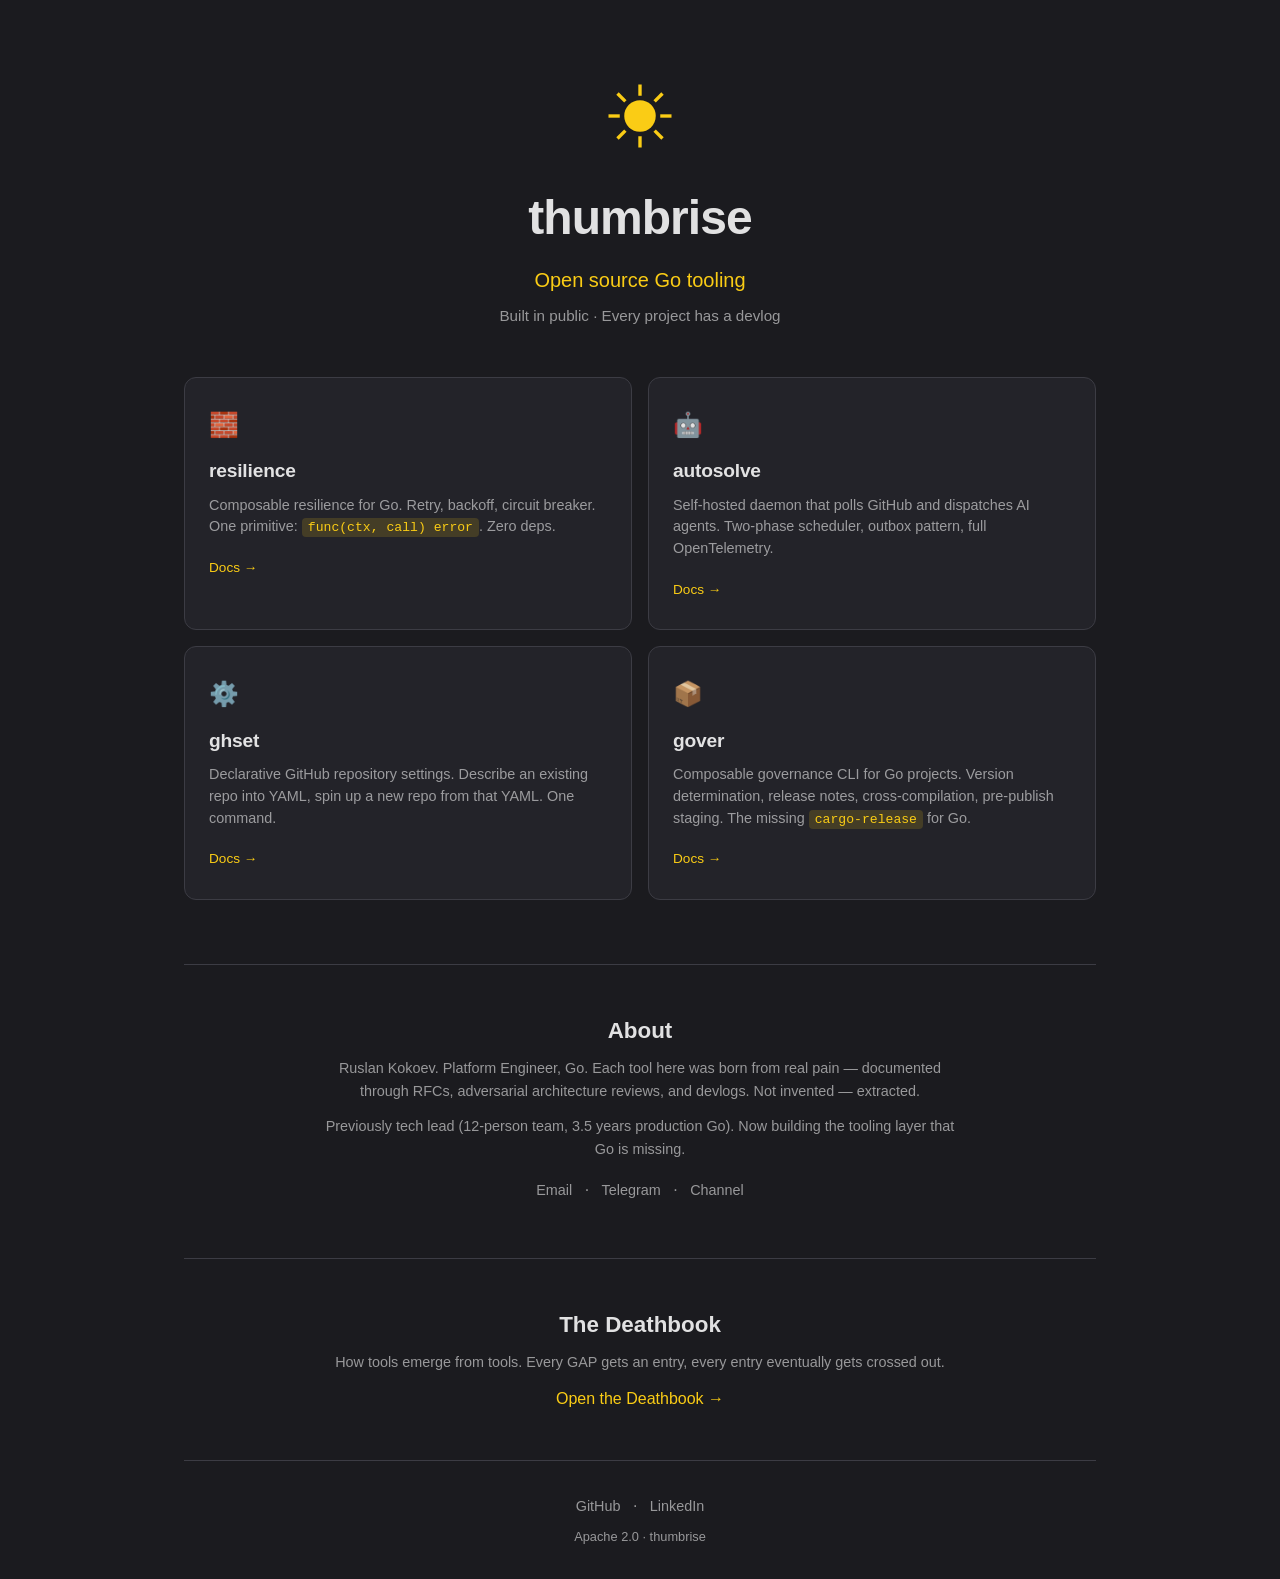
==== index.html @ 37bfdf8c "Refactor sections in index.html for consistency" ====
<!DOCTYPE html>
<html lang="en">
<head>
    <meta charset="UTF-8">
    <meta name="viewport" content="width=device-width, initial-scale=1.0">
    <title>thumbrise — open source Go tooling</title>
    <meta name="description" content="resilience, autosolve, ghset, gover — tools for the Go ecosystem. Built in public.">

    <!-- Favicon -->
    <link rel="icon" type="image/svg+xml" href="/favicon.svg">
    <link rel="icon" type="image/png" sizes="96x96" href="/favicon-96x96.png">
    <link rel="apple-touch-icon" sizes="180x180" href="/apple-touch-icon.png">

    <!-- OG -->
    <meta property="og:type" content="website">
    <meta property="og:title" content="thumbrise — open source Go tooling">
    <meta property="og:description" content="resilience, autosolve, ghset, gover — tools for the Go ecosystem. Built in public.">
    <meta property="og:image" content="https://thumbrise.github.io/og-image.png">
    <meta property="og:url" content="https://thumbrise.github.io/">
    <meta name="twitter:card" content="summary_large_image">
    <meta name="twitter:title" content="thumbrise — open source Go tooling">
    <meta name="twitter:description" content="resilience, autosolve, ghset, gover — tools for the Go ecosystem. Built in public.">

    <link rel="stylesheet" href="/style.css">
</head>
<body>
<main>
    <section class="hero">
        <img src="/favicon.svg" alt="thumbrise" class="logo" width="72" height="72">
        <h1>thumbrise</h1>
        <p class="tagline">Open source Go tooling</p>
        <p class="subtitle">Built in public · Every project has a devlog</p>
    </section>

    <section class="cards">
        <a href="https://thumbrise.github.io/resilience/" class="card">
            <span class="card-icon">🧱</span>
            <h2>resilience</h2>
            <p>Composable resilience for Go. Retry, backoff, circuit breaker. One primitive: <code>func(ctx, call) error</code>. Zero deps.</p>
            <span class="card-link">Docs →</span>
        </a>

        <a href="https://thumbrise.github.io/autosolve/" class="card">
            <span class="card-icon">🤖</span>
            <h2>autosolve</h2>
            <p>Self-hosted daemon that polls GitHub and dispatches AI agents. Two-phase scheduler, outbox pattern, full OpenTelemetry.</p>
            <span class="card-link">Docs →</span>
        </a>

        <a href="https://thumbrise.github.io/ghset/" class="card">
            <span class="card-icon">⚙️</span>
            <h2>ghset</h2>
            <p>Declarative GitHub repository settings. Describe an existing repo into YAML, spin up a new repo from that YAML. One command.</p>
            <span class="card-link">Docs →</span>
        </a>

        <a href="https://thumbrise.github.io/gover/" class="card">
            <span class="card-icon">📦</span>
            <h2>gover</h2>
            <p>Composable governance CLI for Go projects. Version determination, release notes, cross-compilation, pre-publish staging. The missing <code>cargo-release</code> for Go.</p>
            <span class="card-link">Docs →</span>
        </a>
    </section>
    <section class="section">
        <h2>About</h2>
        <p>Ruslan Kokoev. Platform Engineer, Go. Each tool here was born from real pain — documented through RFCs, adversarial architecture reviews, and devlogs. Not invented — extracted.</p>
        <p>Previously tech lead (12-person team, 3.5 years production Go). Now building the tooling layer that Go is missing.</p>
        <div class="footer-links">
            <a href="mailto:ruslan.kokoev.1999@gmail.com">Email</a>
            <span class="sep">·</span>
            <a href="https://t.me/ruslan_kokoev">Telegram</a>
            <span class="sep">·</span>
            <a href="https://t.me/thumbrise">Channel</a>
        </div>
    </section>
    <section class="section">
        <h2>The Deathbook</h2>
        <p>How tools emerge from tools. Every GAP gets an entry, every entry eventually gets crossed out.</p>
        <a href="/deathbook.html" class="section-link">Open the Deathbook →</a>
    </section>
    <footer>
        <div class="footer-links">
            <a href="https://github.com/thumbrise">GitHub</a>
            <span class="sep">·</span>
            <a href="https://www.linkedin.com/in/ruslan-kokoev/">LinkedIn</a>
        </div>
        <p class="copyright">Apache 2.0 · thumbrise</p>
    </footer>
</main>
</body>
</html>
---- style.css ----
*,
*::before,
*::after {
    margin: 0;
    padding: 0;
    box-sizing: border-box;
}

:root {
    --bg: #1b1b1f;
    --surface: #232329;
    --surface-hover: #2c2c34;
    --border: #3c3c44;
    --text: rgba(255, 255, 255, 0.87);
    --text-muted: rgba(255, 255, 255, 0.55);
    --accent: #facc15;
    --accent-dim: rgba(250, 204, 21, 0.15);
    --font: 'Inter', -apple-system, BlinkMacSystemFont, 'Segoe UI', Roboto, Oxygen, Ubuntu, sans-serif;
    --mono: 'JetBrains Mono', 'Fira Code', 'Consolas', monospace;
}

html {
    background: var(--bg);
    color: var(--text);
    font-family: var(--font);
    line-height: 1.6;
    -webkit-font-smoothing: antialiased;
}

body {
    min-height: 100vh;
    display: flex;
    justify-content: center;
}

main {
    width: 100%;
    max-width: 960px;
    padding: 0 24px;
}

/* ── Hero ── */

.hero {
    text-align: center;
    padding: 80px 0 48px;
}

.logo {
    margin-bottom: 20px;
}

.hero h1 {
    font-size: 3rem;
    font-weight: 700;
    letter-spacing: -0.02em;
    color: var(--text);
}

.tagline {
    font-size: 1.25rem;
    color: var(--accent);
    font-weight: 500;
    margin-top: 8px;
}

.subtitle {
    font-size: 0.95rem;
    color: var(--text-muted);
    margin-top: 8px;
}

/* ── Cards ── */

.cards {
    display: grid;
    grid-template-columns: repeat(2, 1fr);
    gap: 16px;
    padding-bottom: 64px;
}

.card {
    display: block;
    background: var(--surface);
    border: 1px solid var(--border);
    border-radius: 12px;
    padding: 28px 24px;
    text-decoration: none;
    color: var(--text);
    transition: background 0.2s, border-color 0.2s;
}

.card:hover {
    background: var(--surface-hover);
    border-color: var(--accent);
}

.card-icon {
    font-size: 1.5rem;
    display: block;
    margin-bottom: 12px;
}

.card h2 {
    font-size: 1.2rem;
    font-weight: 600;
    margin-bottom: 8px;
    letter-spacing: -0.01em;
}

.card p {
    font-size: 0.9rem;
    color: var(--text-muted);
    line-height: 1.5;
    margin-bottom: 16px;
}

.card code {
    font-family: var(--mono);
    font-size: 0.82rem;
    background: var(--accent-dim);
    color: var(--accent);
    padding: 2px 6px;
    border-radius: 4px;
}

.card-link {
    font-size: 0.85rem;
    color: var(--accent);
    font-weight: 500;
}

/* ── Footer ── */

footer {
    text-align: center;
    padding: 32px 0;
    border-top: 1px solid var(--border);
}

.footer-links {
    margin-bottom: 8px;
}

.footer-links a {
    color: var(--text-muted);
    text-decoration: none;
    font-size: 0.9rem;
    transition: color 0.2s;
}

.footer-links a:hover {
    color: var(--accent);
}

.sep {
    color: var(--text-muted);
    margin: 0 8px;
}

.copyright {
    font-size: 0.8rem;
    color: var(--text-muted);
}

/* ── Mobile ── */

@media (max-width: 640px) {
    .hero {
        padding: 56px 0 36px;
    }

    .hero h1 {
        font-size: 2.2rem;
    }

    .tagline {
        font-size: 1.1rem;
    }

    .cards {
        grid-template-columns: 1fr;
    }
}

.section {
    text-align: center;
    padding: 48px 0;
    border-top: 1px solid var(--border);
}
.section h2 {
    font-size: 1.4rem;
    font-weight: 600;
    margin-bottom: 8px;
}
.section p {
    color: var(--text-muted);
    font-size: 0.9rem;
    line-height: 1.6;
    margin-bottom: 12px;
    max-width: 640px;
    margin-left: auto;
    margin-right: auto;
}
.section .footer-links {
    margin-top: 16px;
}
.section-link {
    color: var(--accent);
    font-weight: 500;
    text-decoration: none;
}
.section-link:hover {
    text-decoration: underline;
}
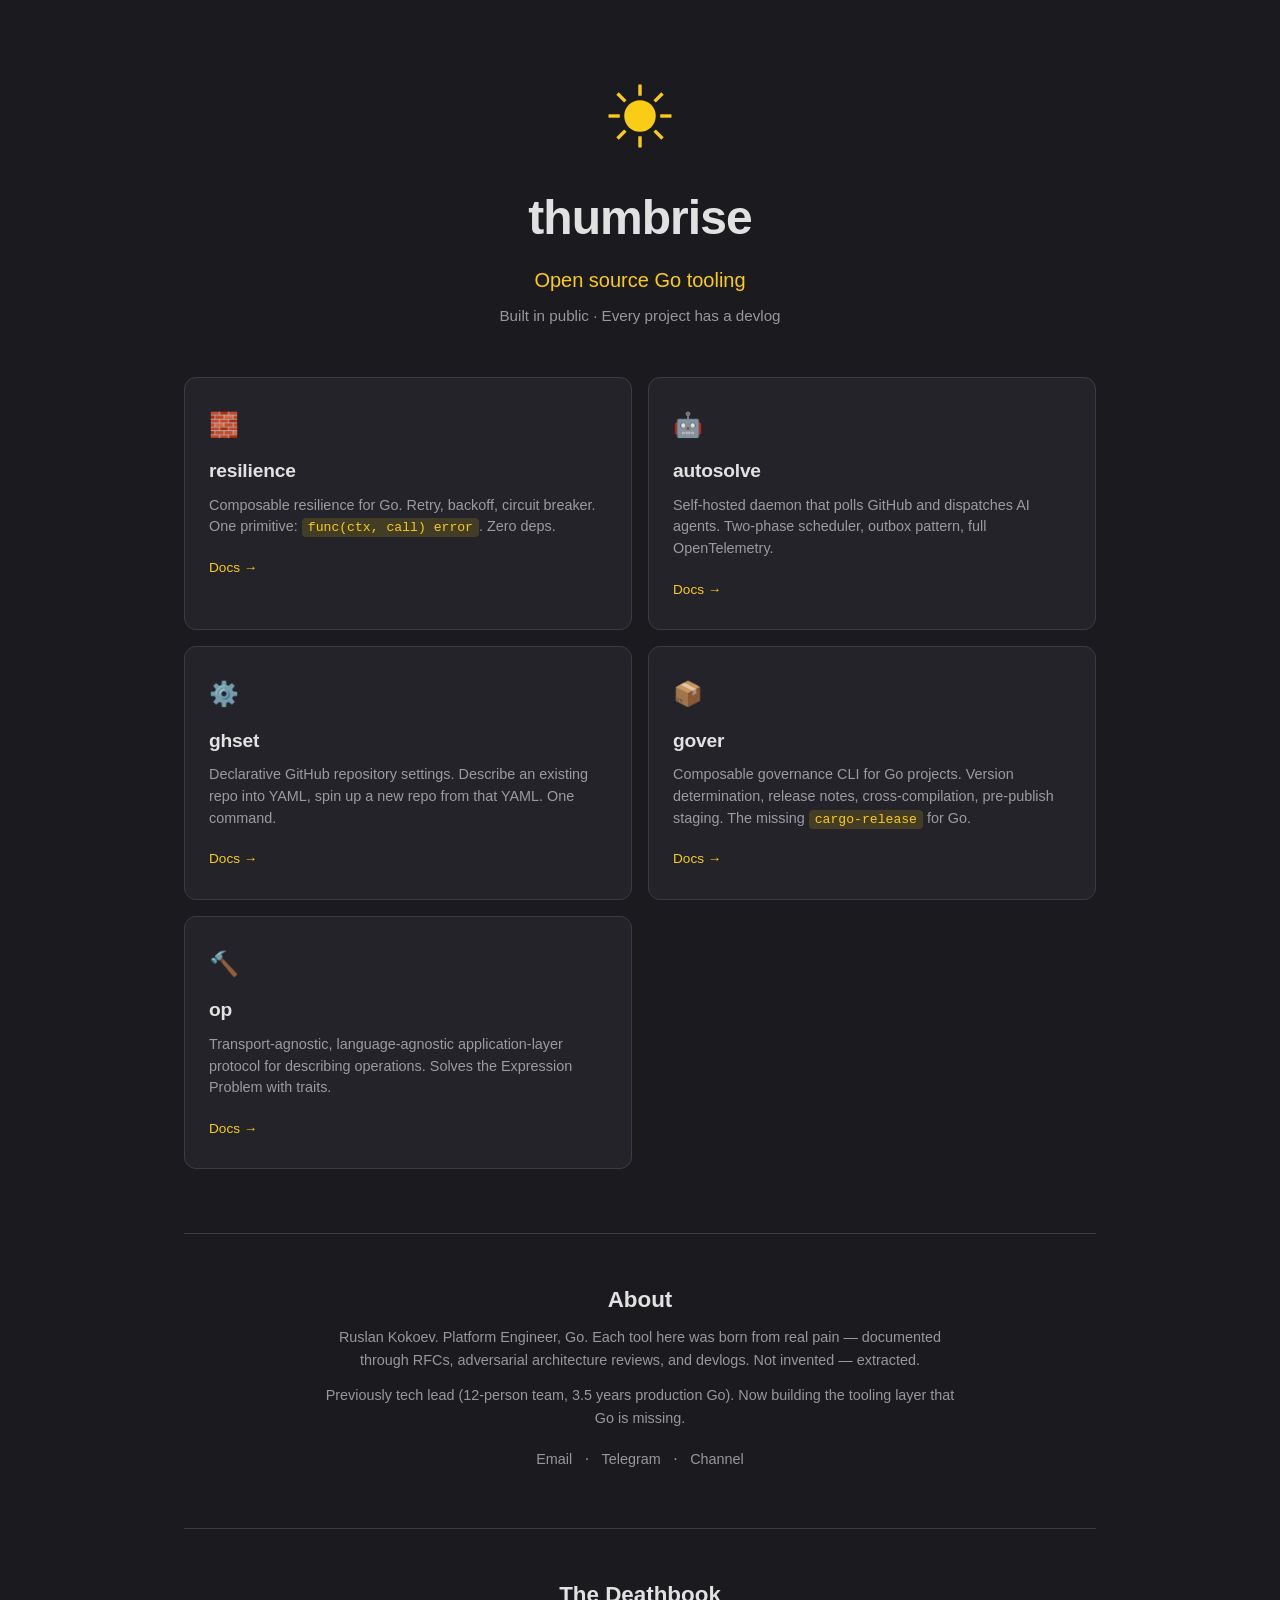
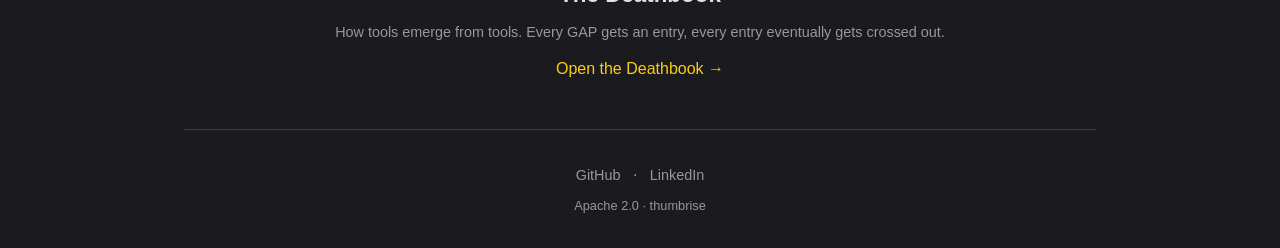
==== commit 2dce7f57: "Update index.html" ====
--- a/index.html
+++ b/index.html
@@ -60,6 +60,13 @@
             <p>Composable governance CLI for Go projects. Version determination, release notes, cross-compilation, pre-publish staging. The missing <code>cargo-release</code> for Go.</p>
             <span class="card-link">Docs →</span>
         </a>
+
+        <a href="https://thumbrise.github.io/op/" class="card">
+            <span class="card-icon">🔨</span>
+            <h2>op</h2>
+            <p>Transport-agnostic, language-agnostic application-layer protocol for describing operations. Solves the Expression Problem with traits.</p>
+            <span class="card-link">Docs →</span>
+        </a>        
     </section>
     <section class="section">
         <h2>About</h2>
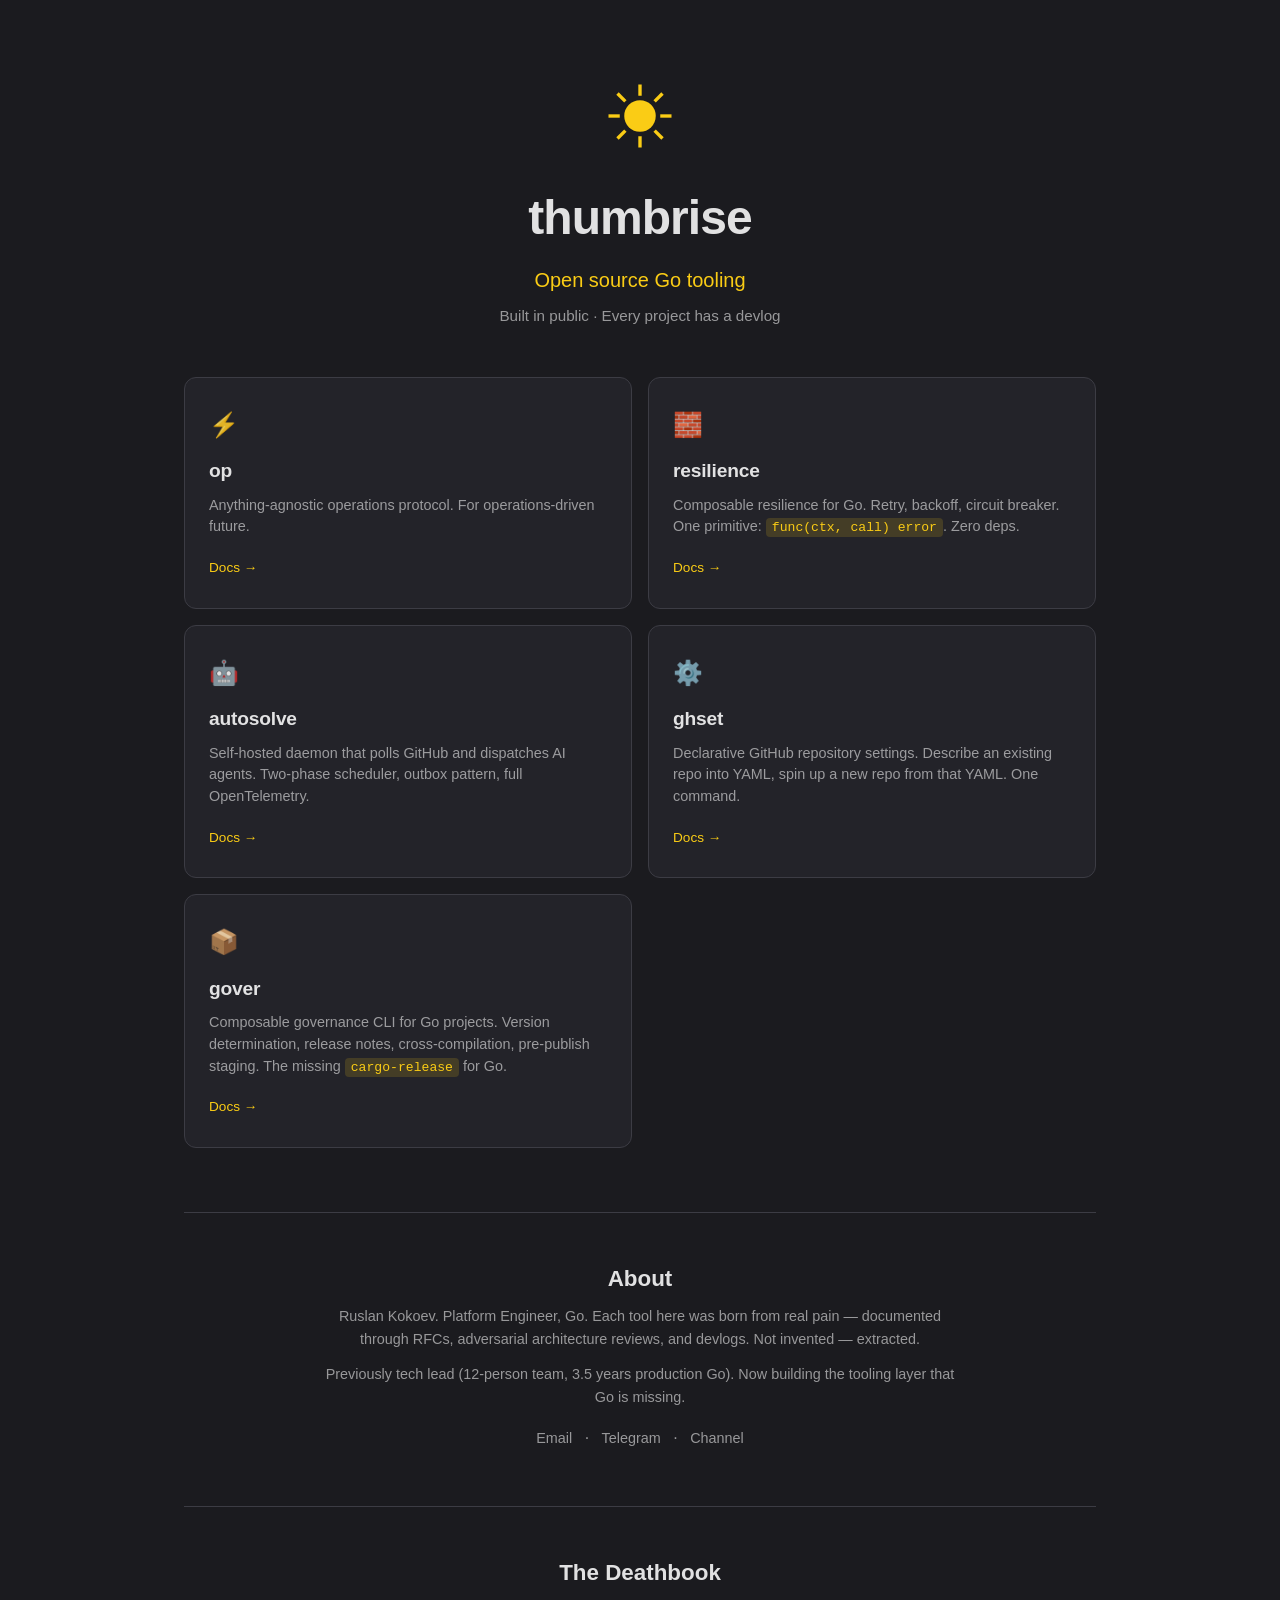
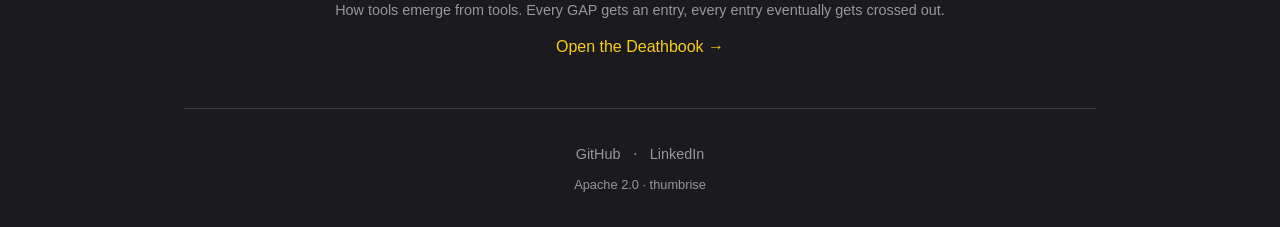
==== commit 24226080: "docs: update op description" ====
--- a/index.html
+++ b/index.html
@@ -33,6 +33,14 @@
     </section>
 
     <section class="cards">
+
+        <a href="https://thumbrise.github.io/op/" class="card">
+            <span class="card-icon">⚡</span>
+            <h2>op</h2>
+            <p>Anything-agnostic operations protocol. For operations-driven future.</p>
+            <span class="card-link">Docs →</span>
+        </a>
+
         <a href="https://thumbrise.github.io/resilience/" class="card">
             <span class="card-icon">🧱</span>
             <h2>resilience</h2>
@@ -61,12 +69,6 @@
             <span class="card-link">Docs →</span>
         </a>
 
-        <a href="https://thumbrise.github.io/op/" class="card">
-            <span class="card-icon">🔨</span>
-            <h2>op</h2>
-            <p>Transport-agnostic, language-agnostic application-layer protocol for describing operations. Solves the Expression Problem with traits.</p>
-            <span class="card-link">Docs →</span>
-        </a>        
     </section>
     <section class="section">
         <h2>About</h2>
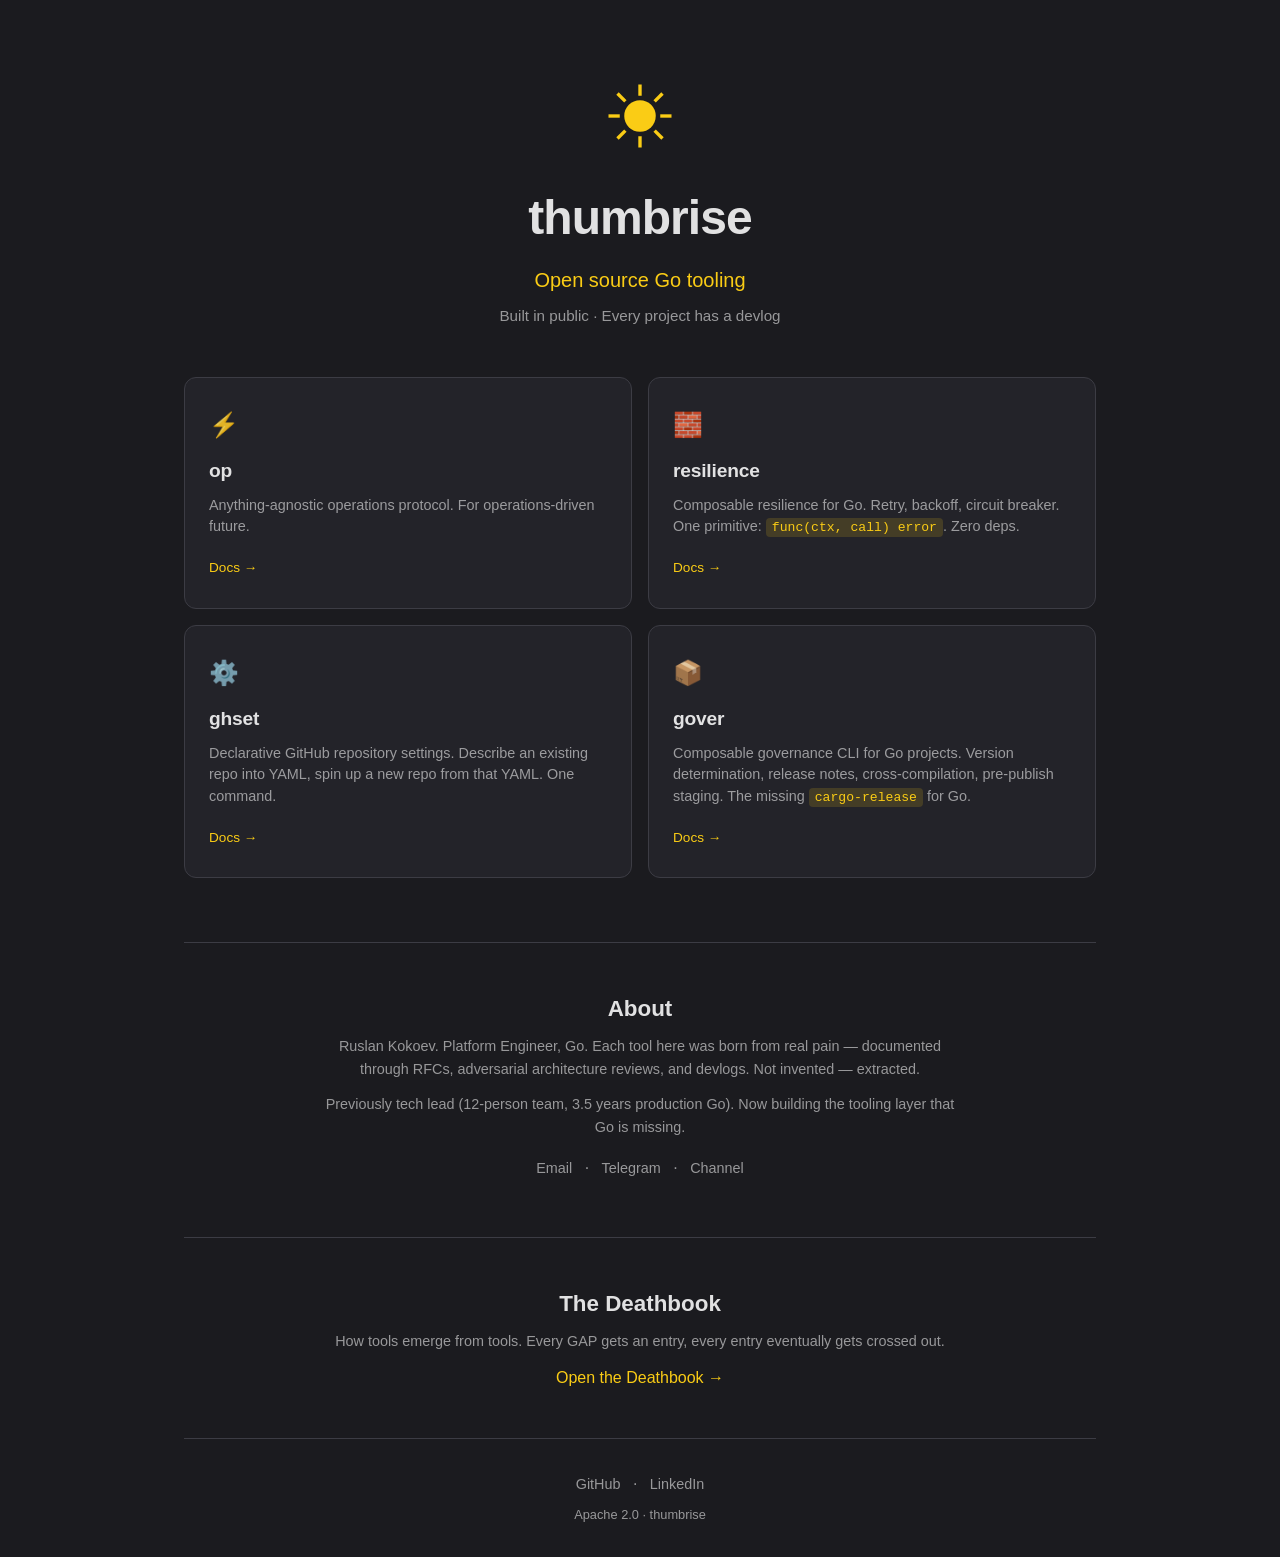
==== commit 8038e29f: "docs: remove otelext and autosolve gaps" ====
--- a/index.html
+++ b/index.html
@@ -48,13 +48,6 @@
             <span class="card-link">Docs →</span>
         </a>
 
-        <a href="https://thumbrise.github.io/autosolve/" class="card">
-            <span class="card-icon">🤖</span>
-            <h2>autosolve</h2>
-            <p>Self-hosted daemon that polls GitHub and dispatches AI agents. Two-phase scheduler, outbox pattern, full OpenTelemetry.</p>
-            <span class="card-link">Docs →</span>
-        </a>
-
         <a href="https://thumbrise.github.io/ghset/" class="card">
             <span class="card-icon">⚙️</span>
             <h2>ghset</h2>
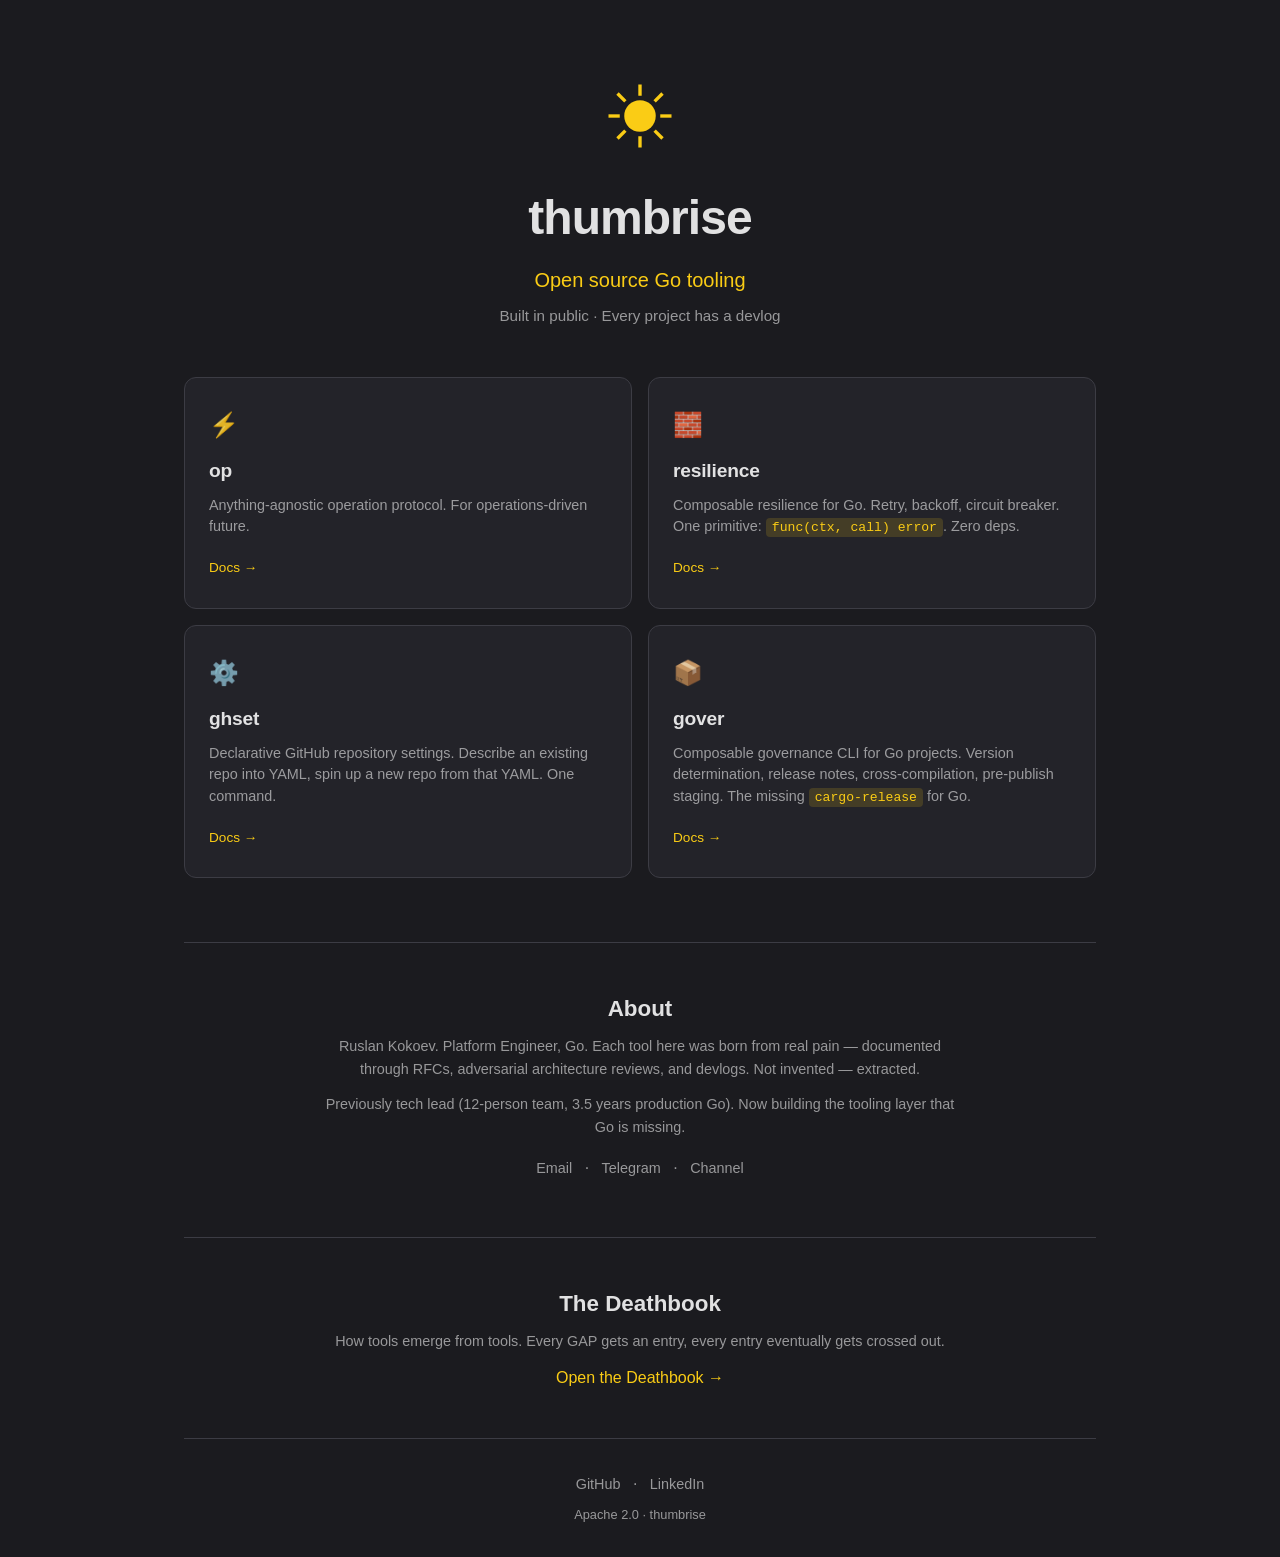
==== commit 119dfa6f: "docs: remove OP plural" ====
--- a/index.html
+++ b/index.html
@@ -37,7 +37,7 @@
         <a href="https://thumbrise.github.io/op/" class="card">
             <span class="card-icon">⚡</span>
             <h2>op</h2>
-            <p>Anything-agnostic operations protocol. For operations-driven future.</p>
+            <p>Anything-agnostic operation protocol. For operations-driven future.</p>
             <span class="card-link">Docs →</span>
         </a>
 
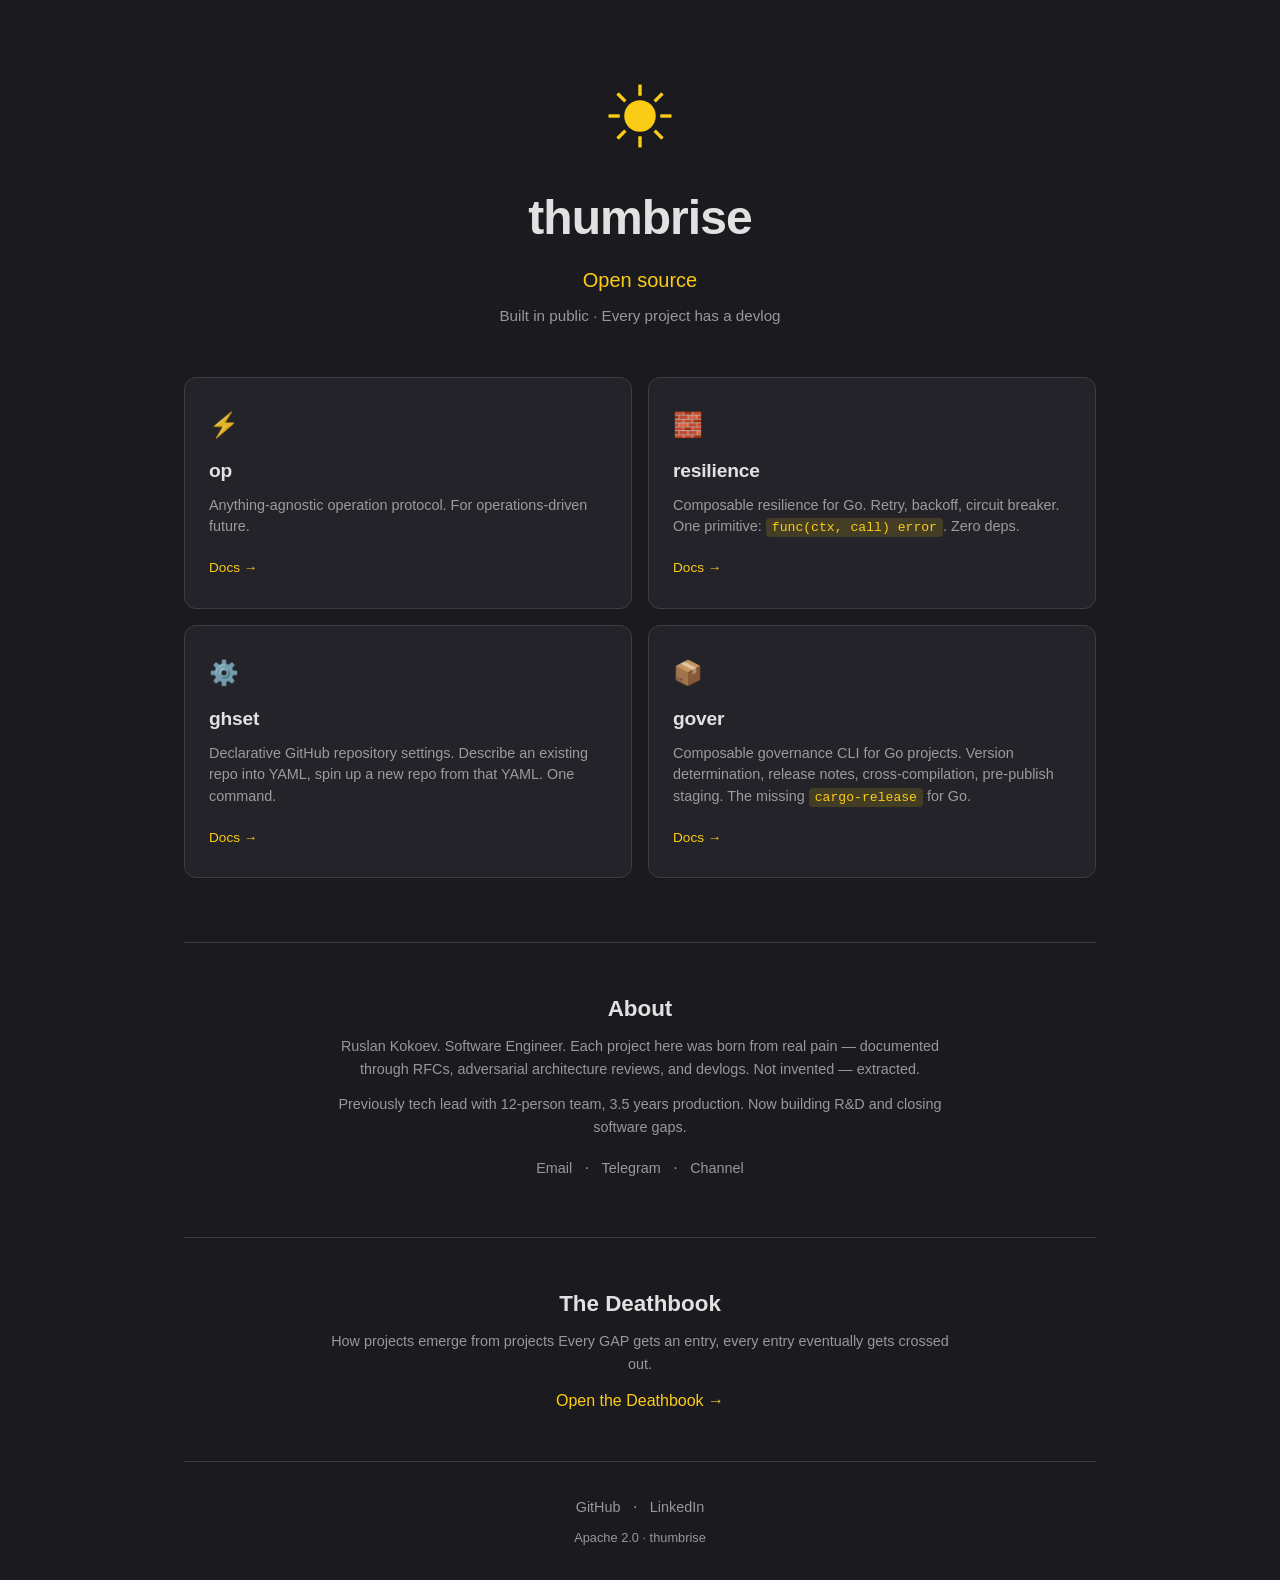
==== commit cbc5748d: "Update index.html" ====
--- a/index.html
+++ b/index.html
@@ -3,8 +3,8 @@
 <head>
     <meta charset="UTF-8">
     <meta name="viewport" content="width=device-width, initial-scale=1.0">
-    <title>thumbrise — open source Go tooling</title>
-    <meta name="description" content="resilience, autosolve, ghset, gover — tools for the Go ecosystem. Built in public.">
+    <title>thumbrise — open source</title>
+    <meta name="description" content="Open source. Built in public.">
 
     <!-- Favicon -->
     <link rel="icon" type="image/svg+xml" href="/favicon.svg">
@@ -13,13 +13,13 @@
 
     <!-- OG -->
     <meta property="og:type" content="website">
-    <meta property="og:title" content="thumbrise — open source Go tooling">
-    <meta property="og:description" content="resilience, autosolve, ghset, gover — tools for the Go ecosystem. Built in public.">
+    <meta property="og:title" content="thumbrise — open source">
+    <meta property="og:description" content="Open source. Built in public.">
     <meta property="og:image" content="https://thumbrise.github.io/og-image.png">
     <meta property="og:url" content="https://thumbrise.github.io/">
     <meta name="twitter:card" content="summary_large_image">
-    <meta name="twitter:title" content="thumbrise — open source Go tooling">
-    <meta name="twitter:description" content="resilience, autosolve, ghset, gover — tools for the Go ecosystem. Built in public.">
+    <meta name="twitter:title" content="Open source. Built in public.">
+    <meta name="twitter:description" content="Open source. Built in public.">
 
     <link rel="stylesheet" href="/style.css">
 </head>
@@ -28,7 +28,7 @@
     <section class="hero">
         <img src="/favicon.svg" alt="thumbrise" class="logo" width="72" height="72">
         <h1>thumbrise</h1>
-        <p class="tagline">Open source Go tooling</p>
+        <p class="tagline">Open source</p>
         <p class="subtitle">Built in public · Every project has a devlog</p>
     </section>
 
@@ -65,8 +65,8 @@
     </section>
     <section class="section">
         <h2>About</h2>
-        <p>Ruslan Kokoev. Platform Engineer, Go. Each tool here was born from real pain — documented through RFCs, adversarial architecture reviews, and devlogs. Not invented — extracted.</p>
-        <p>Previously tech lead (12-person team, 3.5 years production Go). Now building the tooling layer that Go is missing.</p>
+        <p>Ruslan Kokoev. Software Engineer. Each project here was born from real pain — documented through RFCs, adversarial architecture reviews, and devlogs. Not invented — extracted.</p>
+        <p>Previously tech lead with 12-person team, 3.5 years production. Now building R&D and closing software gaps.</p>
         <div class="footer-links">
             <a href="mailto:ruslan.kokoev.1999@gmail.com">Email</a>
             <span class="sep">·</span>
@@ -77,7 +77,7 @@
     </section>
     <section class="section">
         <h2>The Deathbook</h2>
-        <p>How tools emerge from tools. Every GAP gets an entry, every entry eventually gets crossed out.</p>
+        <p>How projects emerge from projects Every GAP gets an entry, every entry eventually gets crossed out.</p>
         <a href="/deathbook.html" class="section-link">Open the Deathbook →</a>
     </section>
     <footer>
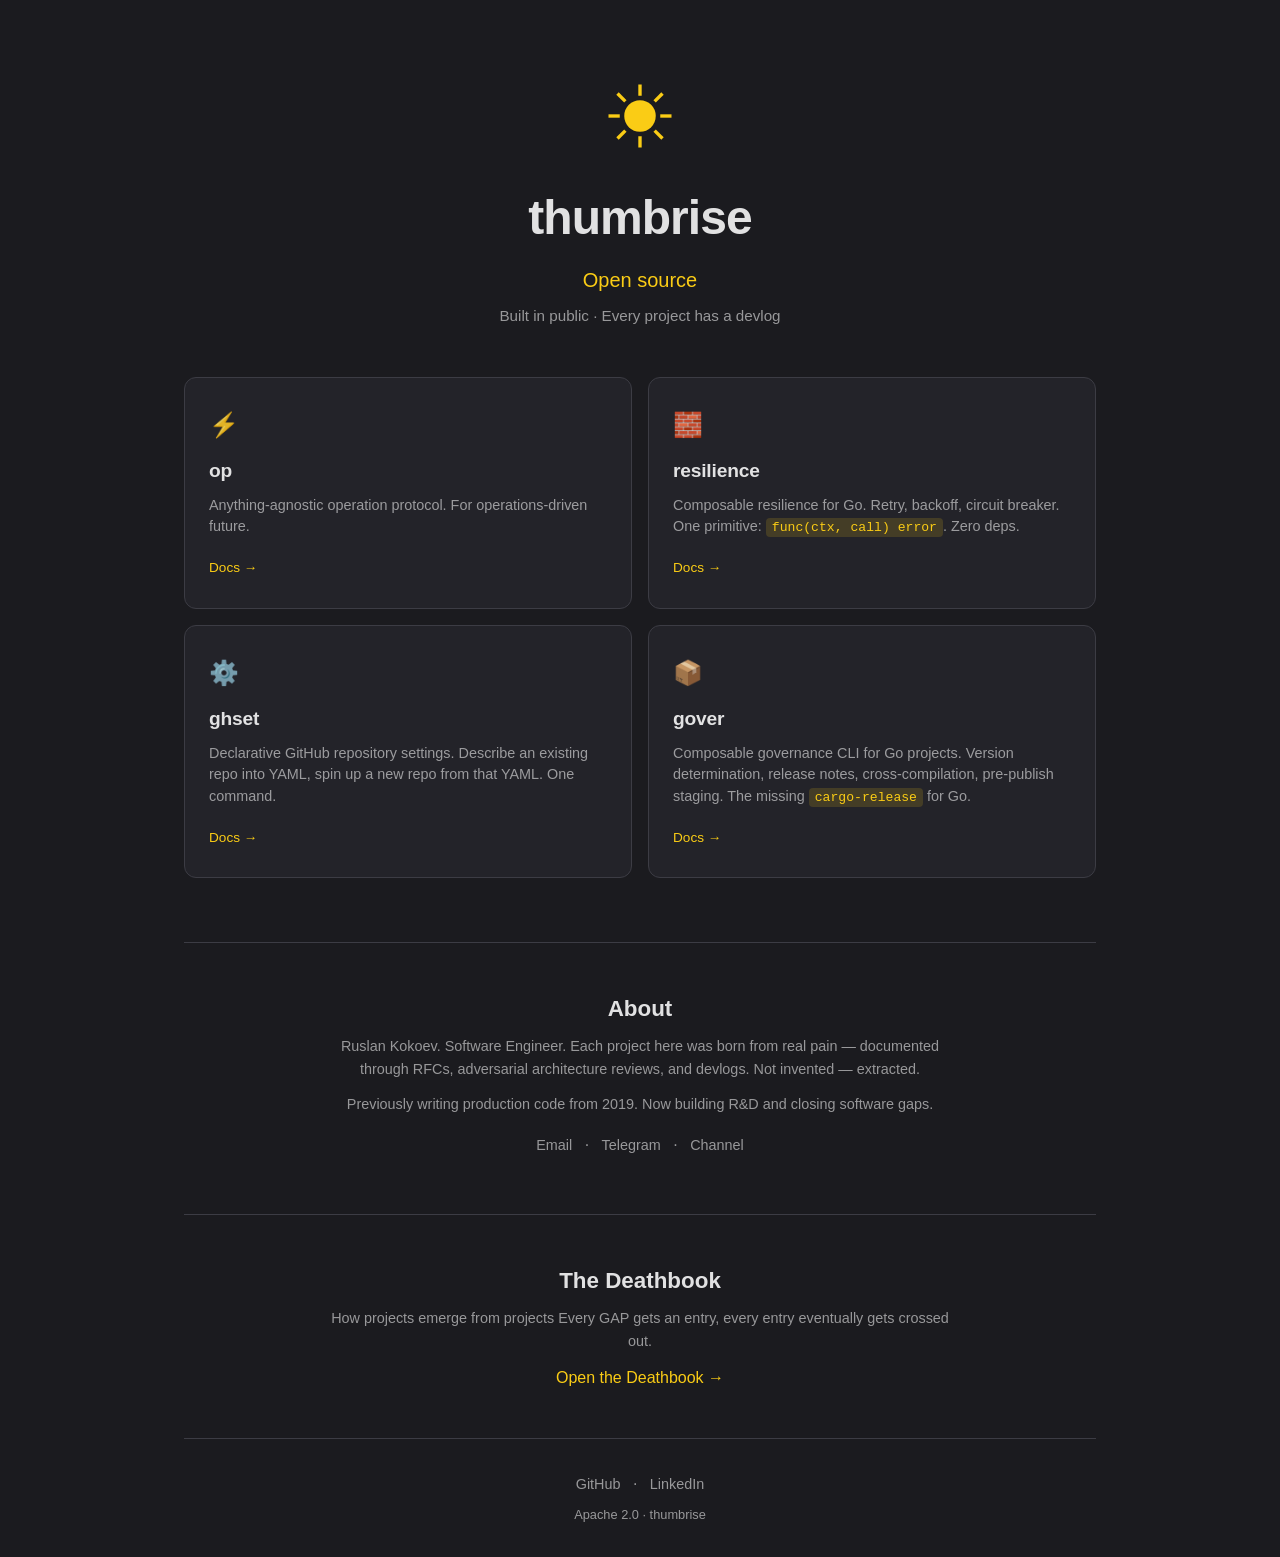
==== commit 950368d3: "Update about section in index.html" ====
--- a/index.html
+++ b/index.html
@@ -66,7 +66,7 @@
     <section class="section">
         <h2>About</h2>
         <p>Ruslan Kokoev. Software Engineer. Each project here was born from real pain — documented through RFCs, adversarial architecture reviews, and devlogs. Not invented — extracted.</p>
-        <p>Previously tech lead with 12-person team, 3.5 years production. Now building R&D and closing software gaps.</p>
+        <p>Previously writing production code from 2019. Now building R&D and closing software gaps.</p>
         <div class="footer-links">
             <a href="mailto:ruslan.kokoev.1999@gmail.com">Email</a>
             <span class="sep">·</span>
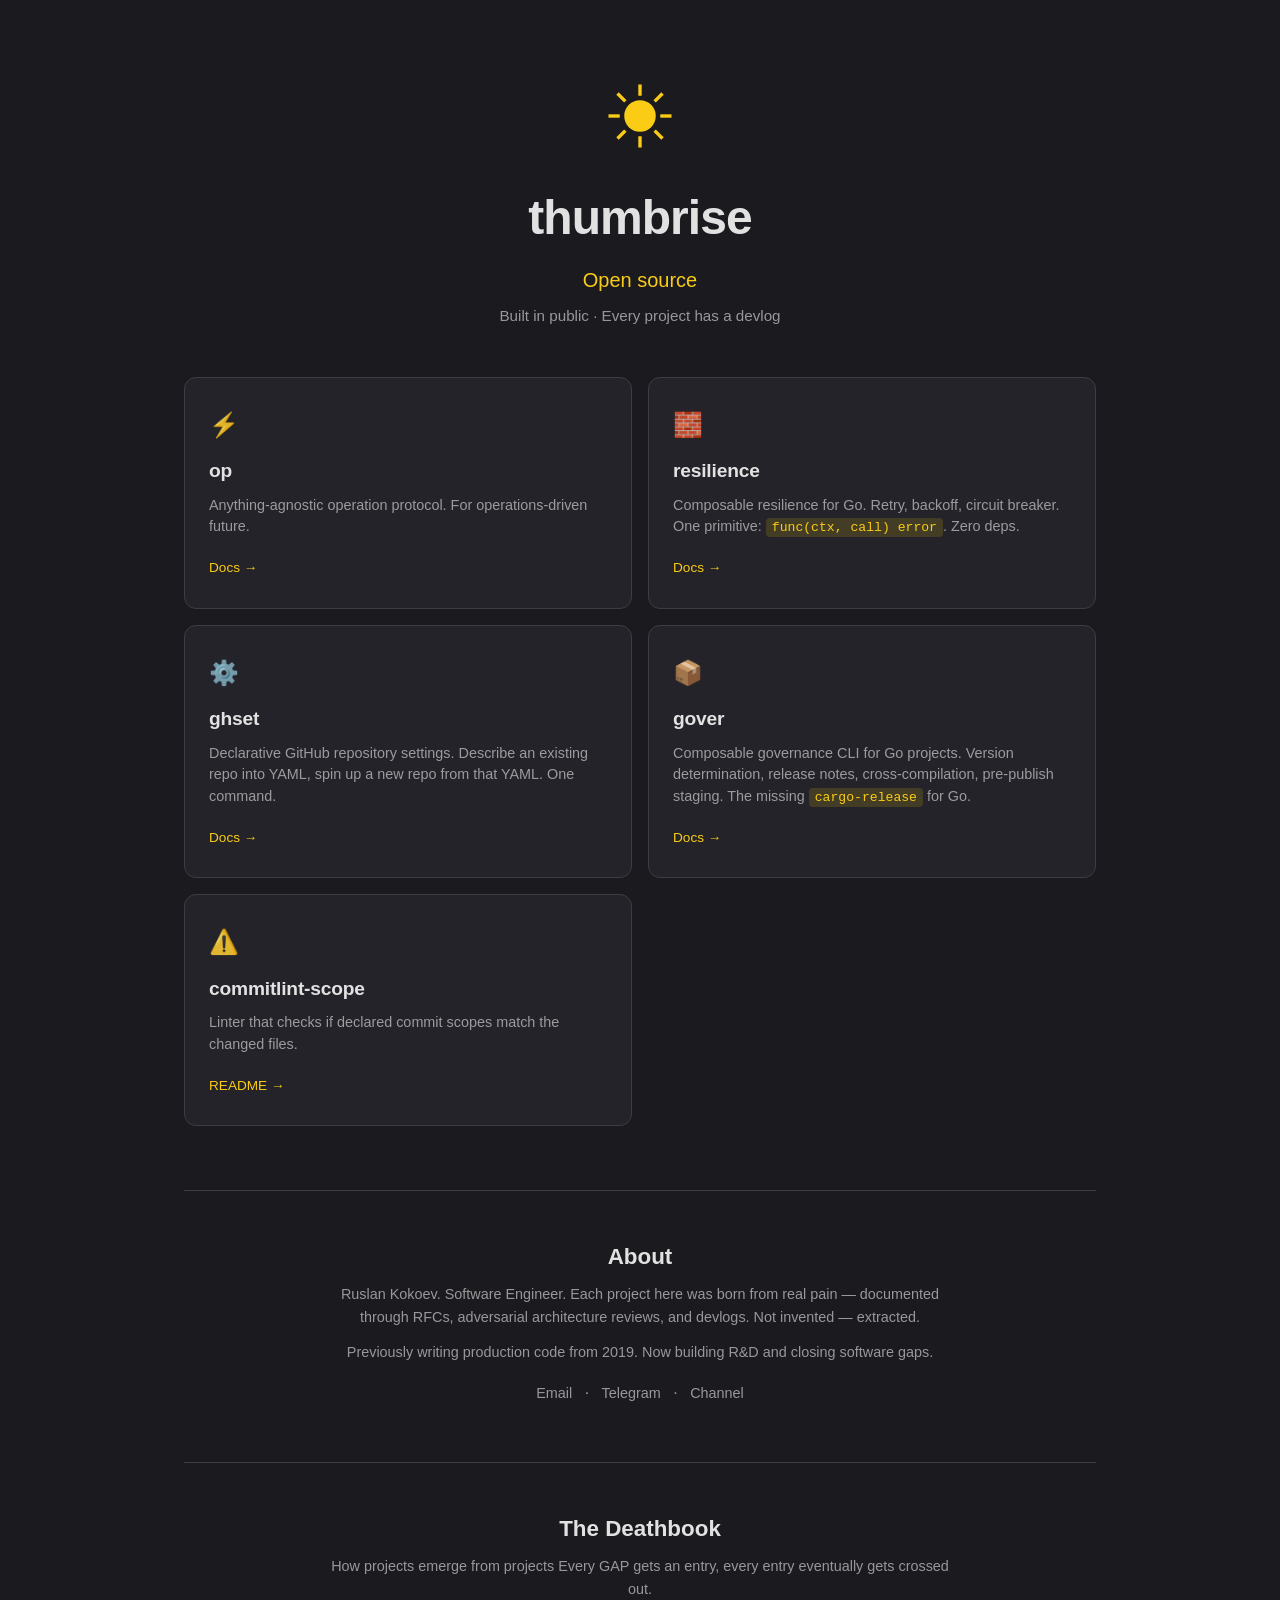
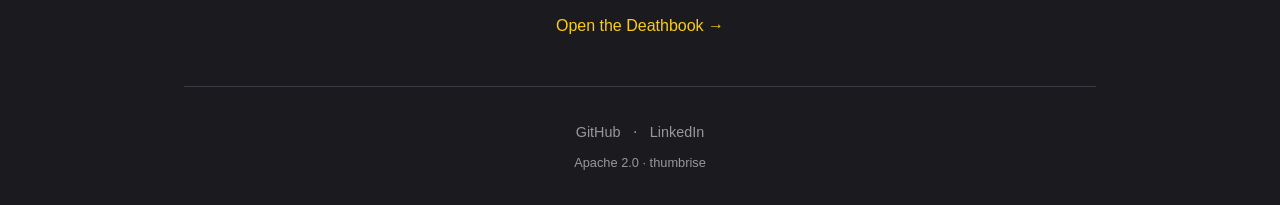
==== commit fe651dc8: "docs: Add commitlint-scope" ====
--- a/index.html
+++ b/index.html
@@ -62,6 +62,13 @@
             <span class="card-link">Docs →</span>
         </a>
 
+        <a href="https://github.com/thumbrise/commitlint-scope/" class="card">
+            <span class="card-icon">⚠️</span>
+            <h2>commitlint-scope</h2>
+            <p>Linter that checks if declared commit scopes match the changed files.</p>
+            <span class="card-link">README →</span>
+        </a>
+
     </section>
     <section class="section">
         <h2>About</h2>
